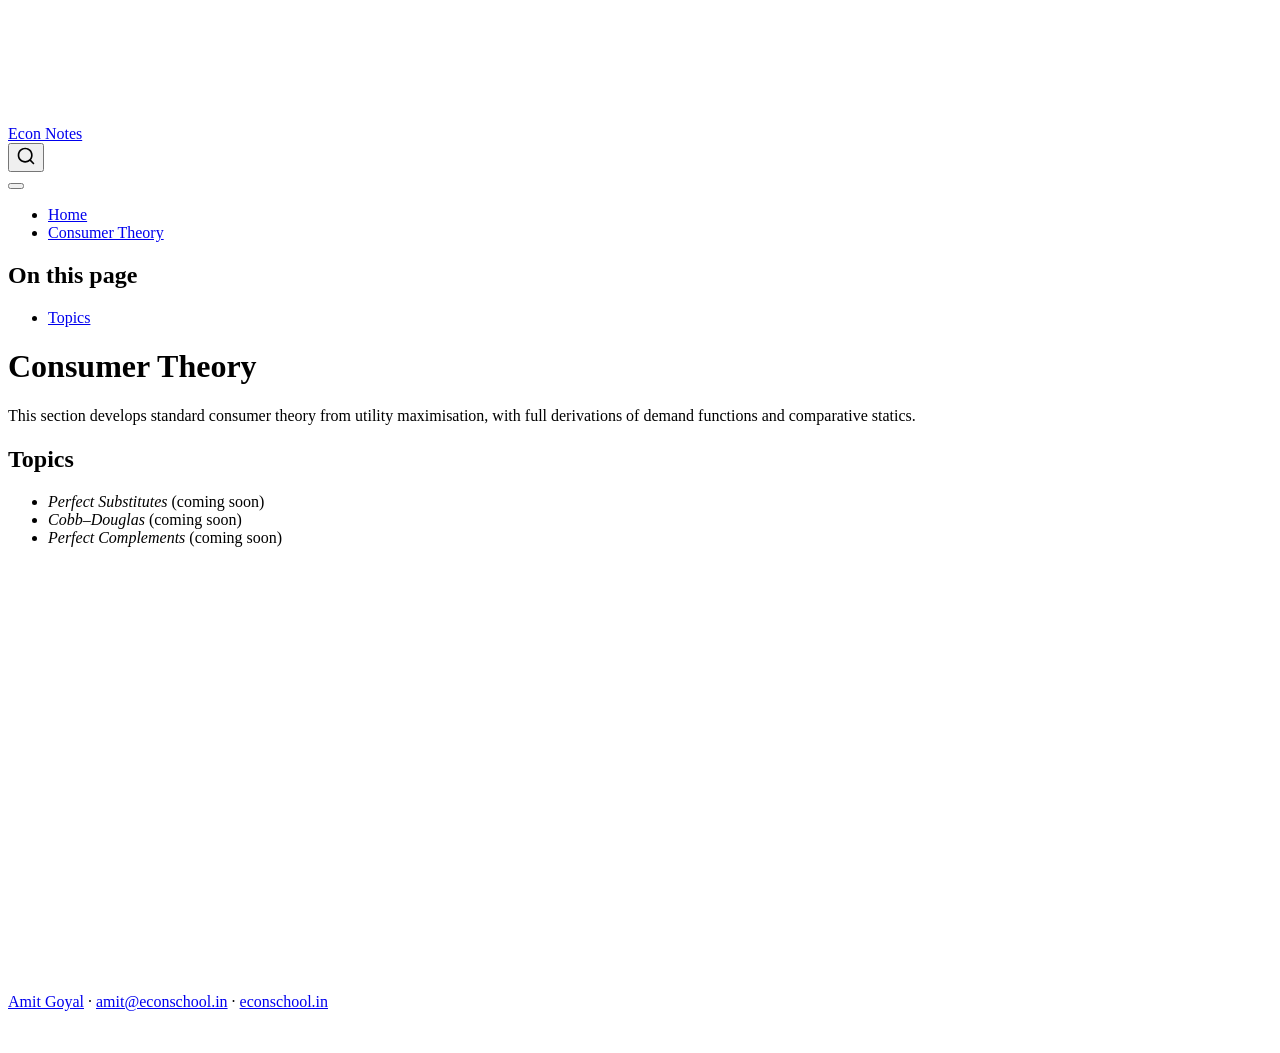
==== consumer-theory/index.html @ 5a7f018c "Built site for gh-pages" ====
<!DOCTYPE html>
<html xmlns="http://www.w3.org/1999/xhtml" lang="en" xml:lang="en"><head>

<meta charset="utf-8">
<meta name="generator" content="quarto-1.9.37">

<meta name="viewport" content="width=device-width, initial-scale=1.0, user-scalable=yes">


<title>Consumer Theory – Econ Notes</title>
<style>
/* Default styles provided by pandoc.
** See https://pandoc.org/MANUAL.html#variables-for-html for config info.
*/
code{white-space: pre-wrap;}
span.smallcaps{font-variant: small-caps;}
div.columns{display: flex; gap: min(4vw, 1.5em);}
div.column{flex: auto; overflow-x: auto;}
div.hanging-indent{margin-left: 1.5em; text-indent: -1.5em;}
ul.task-list{list-style: none;}
ul.task-list li input[type="checkbox"] {
  width: 0.8em;
  margin: 0 0.8em 0.2em -1em; /* quarto-specific, see https://github.com/quarto-dev/quarto-cli/issues/4556 */ 
  vertical-align: middle;
}
</style>


<script src="../site_libs/quarto-nav/quarto-nav.js"></script>
<script src="../site_libs/quarto-nav/headroom.min.js"></script>
<script src="../site_libs/clipboard/clipboard.min.js"></script>
<script src="../site_libs/quarto-search/autocomplete.umd.js"></script>
<script src="../site_libs/quarto-search/fuse.min.js"></script>
<script src="../site_libs/quarto-search/quarto-search.js"></script>
<meta name="quarto:offset" content="../">
<script src="../site_libs/quarto-html/quarto.js" type="module"></script>
<script src="../site_libs/quarto-html/tabsets/tabsets.js" type="module"></script>
<script src="../site_libs/quarto-html/popper.min.js"></script>
<script src="../site_libs/quarto-html/tippy.umd.min.js"></script>
<script src="../site_libs/quarto-html/anchor.min.js"></script>
<link href="../site_libs/quarto-html/tippy.css" rel="stylesheet">
<link href="../site_libs/quarto-html/quarto-syntax-highlighting-7f8f88aac4f3542376d5c11b86a4c14d.css" rel="stylesheet" id="quarto-text-highlighting-styles">
<script src="../site_libs/bootstrap/bootstrap.min.js"></script>
<link href="../site_libs/bootstrap/bootstrap-icons.css" rel="stylesheet">
<link href="../site_libs/bootstrap/bootstrap-158031087360bce0ff56dc785ce39e06.min.css" rel="stylesheet" append-hash="true" id="quarto-bootstrap" data-mode="light">
<script id="quarto-search-options" type="application/json">{
  "location": "navbar",
  "copy-button": false,
  "collapse-after": 3,
  "panel-placement": "end",
  "type": "overlay",
  "limit": 50,
  "keyboard-shortcut": [
    "f",
    "/",
    "s"
  ],
  "show-item-context": false,
  "language": {
    "search-no-results-text": "No results",
    "search-matching-documents-text": "matching documents",
    "search-copy-link-title": "Copy link to search",
    "search-hide-matches-text": "Hide additional matches",
    "search-more-match-text": "more match in this document",
    "search-more-matches-text": "more matches in this document",
    "search-clear-button-title": "Clear",
    "search-text-placeholder": "",
    "search-detached-cancel-button-title": "Cancel",
    "search-submit-button-title": "Submit",
    "search-label": "Search"
  }
}</script>


<link rel="stylesheet" href="../styles.css">
</head>

<body class="nav-fixed quarto-light">

<div id="quarto-search-results"></div>
  <header id="quarto-header" class="headroom fixed-top">
    <nav class="navbar navbar-expand-lg " data-bs-theme="dark">
      <div class="navbar-container container-fluid">
      <div class="navbar-brand-container mx-auto">
    <a class="navbar-brand" href="../index.html">
    <span class="navbar-title">Econ Notes</span>
    </a>
  </div>
            <div id="quarto-search" class="" title="Search"></div>
          <button class="navbar-toggler" type="button" data-bs-toggle="collapse" data-bs-target="#navbarCollapse" aria-controls="navbarCollapse" role="menu" aria-expanded="false" aria-label="Toggle navigation" onclick="if (window.quartoToggleHeadroom) { window.quartoToggleHeadroom(); }">
  <span class="navbar-toggler-icon"></span>
</button>
          <div class="collapse navbar-collapse" id="navbarCollapse">
            <ul class="navbar-nav navbar-nav-scroll me-auto">
  <li class="nav-item">
    <a class="nav-link" href="../index.html"> 
<span class="menu-text">Home</span></a>
  </li>  
  <li class="nav-item">
    <a class="nav-link active" href="../consumer-theory/index.html" aria-current="page"> 
<span class="menu-text">Consumer Theory</span></a>
  </li>  
</ul>
          </div> <!-- /navcollapse -->
            <div class="quarto-navbar-tools">
</div>
      </div> <!-- /container-fluid -->
    </nav>
</header>
<!-- content -->
<div id="quarto-content" class="quarto-container page-columns page-rows-contents page-layout-article page-navbar">
<!-- sidebar -->
<!-- margin-sidebar -->
    <div id="quarto-margin-sidebar" class="sidebar margin-sidebar">
        <nav id="TOC" role="doc-toc" class="toc-active">
    <h2 id="toc-title">On this page</h2>
   
  <ul>
  <li><a href="#topics" id="toc-topics" class="nav-link active" data-scroll-target="#topics">Topics</a></li>
  </ul>
</nav>
    </div>
<!-- main -->
<main class="content" id="quarto-document-content">

<header id="title-block-header" class="quarto-title-block default">
<div class="quarto-title">
<h1 class="title">Consumer Theory</h1>
</div>



<div class="quarto-title-meta">

    
  
    
  </div>
  


</header>


<p>This section develops standard consumer theory from utility maximisation, with full derivations of demand functions and comparative statics.</p>
<section id="topics" class="level2">
<h2 class="anchored" data-anchor-id="topics">Topics</h2>
<ul>
<li><em>Perfect Substitutes</em> (coming soon)</li>
<li><em>Cobb–Douglas</em> (coming soon)</li>
<li><em>Perfect Complements</em> (coming soon)</li>
</ul>


</section>

</main> <!-- /main -->
<script id="quarto-html-after-body" type="application/javascript">
  window.document.addEventListener("DOMContentLoaded", function (event) {
    const icon = "";
    const anchorJS = new window.AnchorJS();
    anchorJS.options = {
      placement: 'right',
      icon: icon
    };
    anchorJS.add('.anchored');
    const isCodeAnnotation = (el) => {
      for (const clz of el.classList) {
        if (clz.startsWith('code-annotation-')) {                     
          return true;
        }
      }
      return false;
    }
    const onCopySuccess = function(e) {
      // button target
      const button = e.trigger;
      // don't keep focus
      button.blur();
      // flash "checked"
      button.classList.add('code-copy-button-checked');
      var currentTitle = button.getAttribute("title");
      button.setAttribute("title", "Copied!");
      let tooltip;
      if (window.bootstrap) {
        button.setAttribute("data-bs-toggle", "tooltip");
        button.setAttribute("data-bs-placement", "left");
        button.setAttribute("data-bs-title", "Copied!");
        tooltip = new bootstrap.Tooltip(button, 
          { trigger: "manual", 
            customClass: "code-copy-button-tooltip",
            offset: [0, -8]});
        tooltip.show();    
      }
      setTimeout(function() {
        if (tooltip) {
          tooltip.hide();
          button.removeAttribute("data-bs-title");
          button.removeAttribute("data-bs-toggle");
          button.removeAttribute("data-bs-placement");
        }
        button.setAttribute("title", currentTitle);
        button.classList.remove('code-copy-button-checked');
      }, 1000);
      // clear code selection
      e.clearSelection();
    }
    const getTextToCopy = function(trigger) {
      const outerScaffold = trigger.parentElement.cloneNode(true);
      const codeEl = outerScaffold.querySelector('code');
      for (const childEl of codeEl.children) {
        if (isCodeAnnotation(childEl)) {
          childEl.remove();
        }
      }
      return codeEl.innerText;
    }
    const clipboard = new window.ClipboardJS('.code-copy-button:not([data-in-quarto-modal])', {
      text: getTextToCopy
    });
    clipboard.on('success', onCopySuccess);
    if (window.document.getElementById('quarto-embedded-source-code-modal')) {
      const clipboardModal = new window.ClipboardJS('.code-copy-button[data-in-quarto-modal]', {
        text: getTextToCopy,
        container: window.document.getElementById('quarto-embedded-source-code-modal')
      });
      clipboardModal.on('success', onCopySuccess);
    }
      var localhostRegex = new RegExp(/^(?:http|https):\/\/localhost\:?[0-9]*\//);
      var mailtoRegex = new RegExp(/^mailto:/);
        var filterRegex = new RegExp('/' + window.location.host + '/');
      var isInternal = (href) => {
          return filterRegex.test(href) || localhostRegex.test(href) || mailtoRegex.test(href);
      }
      // Inspect non-navigation links and adorn them if external
     var links = window.document.querySelectorAll('a[href]:not(.nav-link):not(.navbar-brand):not(.toc-action):not(.sidebar-link):not(.sidebar-item-toggle):not(.pagination-link):not(.no-external):not([aria-hidden]):not(.dropdown-item):not(.quarto-navigation-tool):not(.about-link)');
      for (var i=0; i<links.length; i++) {
        const link = links[i];
        if (!isInternal(link.href)) {
          // undo the damage that might have been done by quarto-nav.js in the case of
          // links that we want to consider external
          if (link.dataset.originalHref !== undefined) {
            link.href = link.dataset.originalHref;
          }
        }
      }
    function tippyHover(el, contentFn, onTriggerFn, onUntriggerFn) {
      const config = {
        allowHTML: true,
        maxWidth: 500,
        delay: 100,
        arrow: false,
        appendTo: function(el) {
            return el.parentElement;
        },
        interactive: true,
        interactiveBorder: 10,
        theme: 'quarto',
        placement: 'bottom-start',
      };
      if (contentFn) {
        config.content = contentFn;
      }
      if (onTriggerFn) {
        config.onTrigger = onTriggerFn;
      }
      if (onUntriggerFn) {
        config.onUntrigger = onUntriggerFn;
      }
      window.tippy(el, config); 
    }
    const noterefs = window.document.querySelectorAll('a[role="doc-noteref"]');
    for (var i=0; i<noterefs.length; i++) {
      const ref = noterefs[i];
      tippyHover(ref, function() {
        // use id or data attribute instead here
        let href = ref.getAttribute('data-footnote-href') || ref.getAttribute('href');
        try { href = new URL(href).hash; } catch {}
        const id = href.replace(/^#\/?/, "");
        const note = window.document.getElementById(id);
        if (note) {
          return note.innerHTML;
        } else {
          return "";
        }
      });
    }
    const xrefs = window.document.querySelectorAll('a.quarto-xref');
    const processXRef = (id, note) => {
      // Strip column container classes
      const stripColumnClz = (el) => {
        el.classList.remove("page-full", "page-columns");
        if (el.children) {
          for (const child of el.children) {
            stripColumnClz(child);
          }
        }
      }
      stripColumnClz(note)
      if (id === null || id.startsWith('sec-')) {
        // Special case sections, only their first couple elements
        const container = document.createElement("div");
        if (note.children && note.children.length > 2) {
          container.appendChild(note.children[0].cloneNode(true));
          for (let i = 1; i < note.children.length; i++) {
            const child = note.children[i];
            if (child.tagName === "P" && child.innerText === "") {
              continue;
            } else {
              container.appendChild(child.cloneNode(true));
              break;
            }
          }
          if (window.Quarto?.typesetMath) {
            window.Quarto.typesetMath(container);
          }
          return container.innerHTML
        } else {
          if (window.Quarto?.typesetMath) {
            window.Quarto.typesetMath(note);
          }
          return note.innerHTML;
        }
      } else {
        // Remove any anchor links if they are present
        const anchorLink = note.querySelector('a.anchorjs-link');
        if (anchorLink) {
          anchorLink.remove();
        }
        if (window.Quarto?.typesetMath) {
          window.Quarto.typesetMath(note);
        }
        if (note.classList.contains("callout")) {
          return note.outerHTML;
        } else {
          return note.innerHTML;
        }
      }
    }
    for (var i=0; i<xrefs.length; i++) {
      const xref = xrefs[i];
      tippyHover(xref, undefined, function(instance) {
        instance.disable();
        let url = xref.getAttribute('href');
        let hash = undefined; 
        if (url.startsWith('#')) {
          hash = url;
        } else {
          try { hash = new URL(url).hash; } catch {}
        }
        if (hash) {
          const id = hash.replace(/^#\/?/, "");
          const note = window.document.getElementById(id);
          if (note !== null) {
            try {
              const html = processXRef(id, note.cloneNode(true));
              instance.setContent(html);
            } finally {
              instance.enable();
              instance.show();
            }
          } else {
            // See if we can fetch this
            fetch(url.split('#')[0])
            .then(res => res.text())
            .then(html => {
              const parser = new DOMParser();
              const htmlDoc = parser.parseFromString(html, "text/html");
              const note = htmlDoc.getElementById(id);
              if (note !== null) {
                const html = processXRef(id, note);
                instance.setContent(html);
              } 
            }).finally(() => {
              instance.enable();
              instance.show();
            });
          }
        } else {
          // See if we can fetch a full url (with no hash to target)
          // This is a special case and we should probably do some content thinning / targeting
          fetch(url)
          .then(res => res.text())
          .then(html => {
            const parser = new DOMParser();
            const htmlDoc = parser.parseFromString(html, "text/html");
            const note = htmlDoc.querySelector('main.content');
            if (note !== null) {
              // This should only happen for chapter cross references
              // (since there is no id in the URL)
              // remove the first header
              if (note.children.length > 0 && note.children[0].tagName === "HEADER") {
                note.children[0].remove();
              }
              const html = processXRef(null, note);
              instance.setContent(html);
            } 
          }).finally(() => {
            instance.enable();
            instance.show();
          });
        }
      }, function(instance) {
      });
    }
        let selectedAnnoteEl;
        const selectorForAnnotation = ( cell, annotation) => {
          let cellAttr = 'data-code-cell="' + cell + '"';
          let lineAttr = 'data-code-annotation="' +  annotation + '"';
          const selector = 'span[' + cellAttr + '][' + lineAttr + ']';
          return selector;
        }
        const selectCodeLines = (annoteEl) => {
          const doc = window.document;
          const targetCell = annoteEl.getAttribute("data-target-cell");
          const targetAnnotation = annoteEl.getAttribute("data-target-annotation");
          const annoteSpan = window.document.querySelector(selectorForAnnotation(targetCell, targetAnnotation));
          const lines = annoteSpan.getAttribute("data-code-lines").split(",");
          const lineIds = lines.map((line) => {
            return targetCell + "-" + line;
          })
          let top = null;
          let height = null;
          let parent = null;
          if (lineIds.length > 0) {
              //compute the position of the single el (top and bottom and make a div)
              const el = window.document.getElementById(lineIds[0]);
              top = el.offsetTop;
              height = el.offsetHeight;
              parent = el.parentElement.parentElement;
            if (lineIds.length > 1) {
              const lastEl = window.document.getElementById(lineIds[lineIds.length - 1]);
              const bottom = lastEl.offsetTop + lastEl.offsetHeight;
              height = bottom - top;
            }
            if (top !== null && height !== null && parent !== null) {
              // cook up a div (if necessary) and position it 
              let div = window.document.getElementById("code-annotation-line-highlight");
              if (div === null) {
                div = window.document.createElement("div");
                div.setAttribute("id", "code-annotation-line-highlight");
                div.style.position = 'absolute';
                parent.appendChild(div);
              }
              div.style.top = top - 2 + "px";
              div.style.height = height + 4 + "px";
              div.style.left = 0;
              let gutterDiv = window.document.getElementById("code-annotation-line-highlight-gutter");
              if (gutterDiv === null) {
                gutterDiv = window.document.createElement("div");
                gutterDiv.setAttribute("id", "code-annotation-line-highlight-gutter");
                gutterDiv.style.position = 'absolute';
                const codeCell = window.document.getElementById(targetCell);
                const gutter = codeCell.querySelector('.code-annotation-gutter');
                gutter.appendChild(gutterDiv);
              }
              gutterDiv.style.top = top - 2 + "px";
              gutterDiv.style.height = height + 4 + "px";
            }
            selectedAnnoteEl = annoteEl;
          }
        };
        const unselectCodeLines = () => {
          const elementsIds = ["code-annotation-line-highlight", "code-annotation-line-highlight-gutter"];
          elementsIds.forEach((elId) => {
            const div = window.document.getElementById(elId);
            if (div) {
              div.remove();
            }
          });
          selectedAnnoteEl = undefined;
        };
          // Handle positioning of the toggle
      window.addEventListener(
        "resize",
        throttle(() => {
          elRect = undefined;
          if (selectedAnnoteEl) {
            selectCodeLines(selectedAnnoteEl);
          }
        }, 10)
      );
      function throttle(fn, ms) {
      let throttle = false;
      let timer;
        return (...args) => {
          if(!throttle) { // first call gets through
              fn.apply(this, args);
              throttle = true;
          } else { // all the others get throttled
              if(timer) clearTimeout(timer); // cancel #2
              timer = setTimeout(() => {
                fn.apply(this, args);
                timer = throttle = false;
              }, ms);
          }
        };
      }
        // Attach click handler to the DT
        const annoteDls = window.document.querySelectorAll('dt[data-target-cell]');
        for (const annoteDlNode of annoteDls) {
          annoteDlNode.addEventListener('click', (event) => {
            const clickedEl = event.target;
            if (clickedEl !== selectedAnnoteEl) {
              unselectCodeLines();
              const activeEl = window.document.querySelector('dt[data-target-cell].code-annotation-active');
              if (activeEl) {
                activeEl.classList.remove('code-annotation-active');
              }
              selectCodeLines(clickedEl);
              clickedEl.classList.add('code-annotation-active');
            } else {
              // Unselect the line
              unselectCodeLines();
              clickedEl.classList.remove('code-annotation-active');
            }
          });
        }
    const findCites = (el) => {
      const parentEl = el.parentElement;
      if (parentEl) {
        const cites = parentEl.dataset.cites;
        if (cites) {
          return {
            el,
            cites: cites.split(' ')
          };
        } else {
          return findCites(el.parentElement)
        }
      } else {
        return undefined;
      }
    };
    var bibliorefs = window.document.querySelectorAll('a[role="doc-biblioref"]');
    for (var i=0; i<bibliorefs.length; i++) {
      const ref = bibliorefs[i];
      const citeInfo = findCites(ref);
      if (citeInfo) {
        tippyHover(citeInfo.el, function() {
          var popup = window.document.createElement('div');
          citeInfo.cites.forEach(function(cite) {
            var citeDiv = window.document.createElement('div');
            citeDiv.classList.add('hanging-indent');
            citeDiv.classList.add('csl-entry');
            var biblioDiv = window.document.getElementById('ref-' + cite);
            if (biblioDiv) {
              citeDiv.innerHTML = biblioDiv.innerHTML;
            }
            popup.appendChild(citeDiv);
          });
          return popup.innerHTML;
        });
      }
    }
  });
  </script>
</div> <!-- /content -->
<footer class="footer">
  <div class="nav-footer">
    <div class="nav-footer-left">
      &nbsp;
    </div>   
    <div class="nav-footer-center">
<p><a href="https://econschool.in">Amit Goyal</a> · <a href="mailto:amit@econschool.in" class="email">amit@econschool.in</a> · <a href="https://econschool.in">econschool.in</a></p>
</div>
    <div class="nav-footer-right">
      &nbsp;
    </div>
  </div>
</footer>




</body></html>
---- site_libs/quarto-html/tippy.css ----
.tippy-box[data-animation=fade][data-state=hidden]{opacity:0}[data-tippy-root]{max-width:calc(100vw - 10px)}.tippy-box{position:relative;background-color:#333;color:#fff;border-radius:4px;font-size:14px;line-height:1.4;white-space:normal;outline:0;transition-property:transform,visibility,opacity}.tippy-box[data-placement^=top]>.tippy-arrow{bottom:0}.tippy-box[data-placement^=top]>.tippy-arrow:before{bottom:-7px;left:0;border-width:8px 8px 0;border-top-color:initial;transform-origin:center top}.tippy-box[data-placement^=bottom]>.tippy-arrow{top:0}.tippy-box[data-placement^=bottom]>.tippy-arrow:before{top:-7px;left:0;border-width:0 8px 8px;border-bottom-color:initial;transform-origin:center bottom}.tippy-box[data-placement^=left]>.tippy-arrow{right:0}.tippy-box[data-placement^=left]>.tippy-arrow:before{border-width:8px 0 8px 8px;border-left-color:initial;right:-7px;transform-origin:center left}.tippy-box[data-placement^=right]>.tippy-arrow{left:0}.tippy-box[data-placement^=right]>.tippy-arrow:before{left:-7px;border-width:8px 8px 8px 0;border-right-color:initial;transform-origin:center right}.tippy-box[data-inertia][data-state=visible]{transition-timing-function:cubic-bezier(.54,1.5,.38,1.11)}.tippy-arrow{width:16px;height:16px;color:#333}.tippy-arrow:before{content:"";position:absolute;border-color:transparent;border-style:solid}.tippy-content{position:relative;padding:5px 9px;z-index:1}
---- site_libs/quarto-html/quarto-syntax-highlighting-7f8f88aac4f3542376d5c11b86a4c14d.css ----
/* quarto syntax highlight colors */
:root {
  --quarto-hl-ot-color: #003B4F;
  --quarto-hl-at-color: #657422;
  --quarto-hl-ss-color: #20794D;
  --quarto-hl-an-color: #5E5E5E;
  --quarto-hl-fu-color: #4758AB;
  --quarto-hl-st-color: #20794D;
  --quarto-hl-cf-color: #003B4F;
  --quarto-hl-op-color: #5E5E5E;
  --quarto-hl-er-color: #AD0000;
  --quarto-hl-bn-color: #AD0000;
  --quarto-hl-al-color: #AD0000;
  --quarto-hl-va-color: #111111;
  --quarto-hl-bu-color: inherit;
  --quarto-hl-ex-color: inherit;
  --quarto-hl-pp-color: #AD0000;
  --quarto-hl-in-color: #5E5E5E;
  --quarto-hl-vs-color: #20794D;
  --quarto-hl-wa-color: #5E5E5E;
  --quarto-hl-do-color: #5E5E5E;
  --quarto-hl-im-color: #00769E;
  --quarto-hl-ch-color: #20794D;
  --quarto-hl-dt-color: #AD0000;
  --quarto-hl-fl-color: #AD0000;
  --quarto-hl-co-color: #5E5E5E;
  --quarto-hl-cv-color: #5E5E5E;
  --quarto-hl-cn-color: #8f5902;
  --quarto-hl-sc-color: #5E5E5E;
  --quarto-hl-dv-color: #AD0000;
  --quarto-hl-kw-color: #003B4F;
}

/* other quarto variables */
:root {
  --quarto-font-monospace: SFMono-Regular, Menlo, Monaco, Consolas, "Liberation Mono", "Courier New", monospace;
}

/* syntax highlight based on Pandoc's rules */
pre > code.sourceCode > span {
  color: #003B4F;
}

code.sourceCode > span {
  color: #003B4F;
}

div.sourceCode,
div.sourceCode pre.sourceCode {
  color: #003B4F;
}

/* Normal */
code span {
  color: #003B4F;
}

/* Alert */
code span.al {
  color: #AD0000;
  font-style: inherit;
}

/* Annotation */
code span.an {
  color: #5E5E5E;
  font-style: inherit;
}

/* Attribute */
code span.at {
  color: #657422;
  font-style: inherit;
}

/* BaseN */
code span.bn {
  color: #AD0000;
  font-style: inherit;
}

/* BuiltIn */
code span.bu {
  font-style: inherit;
}

/* ControlFlow */
code span.cf {
  color: #003B4F;
  font-weight: bold;
  font-style: inherit;
}

/* Char */
code span.ch {
  color: #20794D;
  font-style: inherit;
}

/* Constant */
code span.cn {
  color: #8f5902;
  font-style: inherit;
}

/* Comment */
code span.co {
  color: #5E5E5E;
  font-style: inherit;
}

/* CommentVar */
code span.cv {
  color: #5E5E5E;
  font-style: italic;
}

/* Documentation */
code span.do {
  color: #5E5E5E;
  font-style: italic;
}

/* DataType */
code span.dt {
  color: #AD0000;
  font-style: inherit;
}

/* DecVal */
code span.dv {
  color: #AD0000;
  font-style: inherit;
}

/* Error */
code span.er {
  color: #AD0000;
  font-style: inherit;
}

/* Extension */
code span.ex {
  font-style: inherit;
}

/* Float */
code span.fl {
  color: #AD0000;
  font-style: inherit;
}

/* Function */
code span.fu {
  color: #4758AB;
  font-style: inherit;
}

/* Import */
code span.im {
  color: #00769E;
  font-style: inherit;
}

/* Information */
code span.in {
  color: #5E5E5E;
  font-style: inherit;
}

/* Keyword */
code span.kw {
  color: #003B4F;
  font-weight: bold;
  font-style: inherit;
}

/* Operator */
code span.op {
  color: #5E5E5E;
  font-style: inherit;
}

/* Other */
code span.ot {
  color: #003B4F;
  font-style: inherit;
}

/* Preprocessor */
code span.pp {
  color: #AD0000;
  font-style: inherit;
}

/* SpecialChar */
code span.sc {
  color: #5E5E5E;
  font-style: inherit;
}

/* SpecialString */
code span.ss {
  color: #20794D;
  font-style: inherit;
}

/* String */
code span.st {
  color: #20794D;
  font-style: inherit;
}

/* Variable */
code span.va {
  color: #111111;
  font-style: inherit;
}

/* VerbatimString */
code span.vs {
  color: #20794D;
  font-style: inherit;
}

/* Warning */
code span.wa {
  color: #5E5E5E;
  font-style: italic;
}

.prevent-inlining {
  content: "</";
}

/*# sourceMappingURL=789ad8cd35626ba772517505b42a116e.css.map */
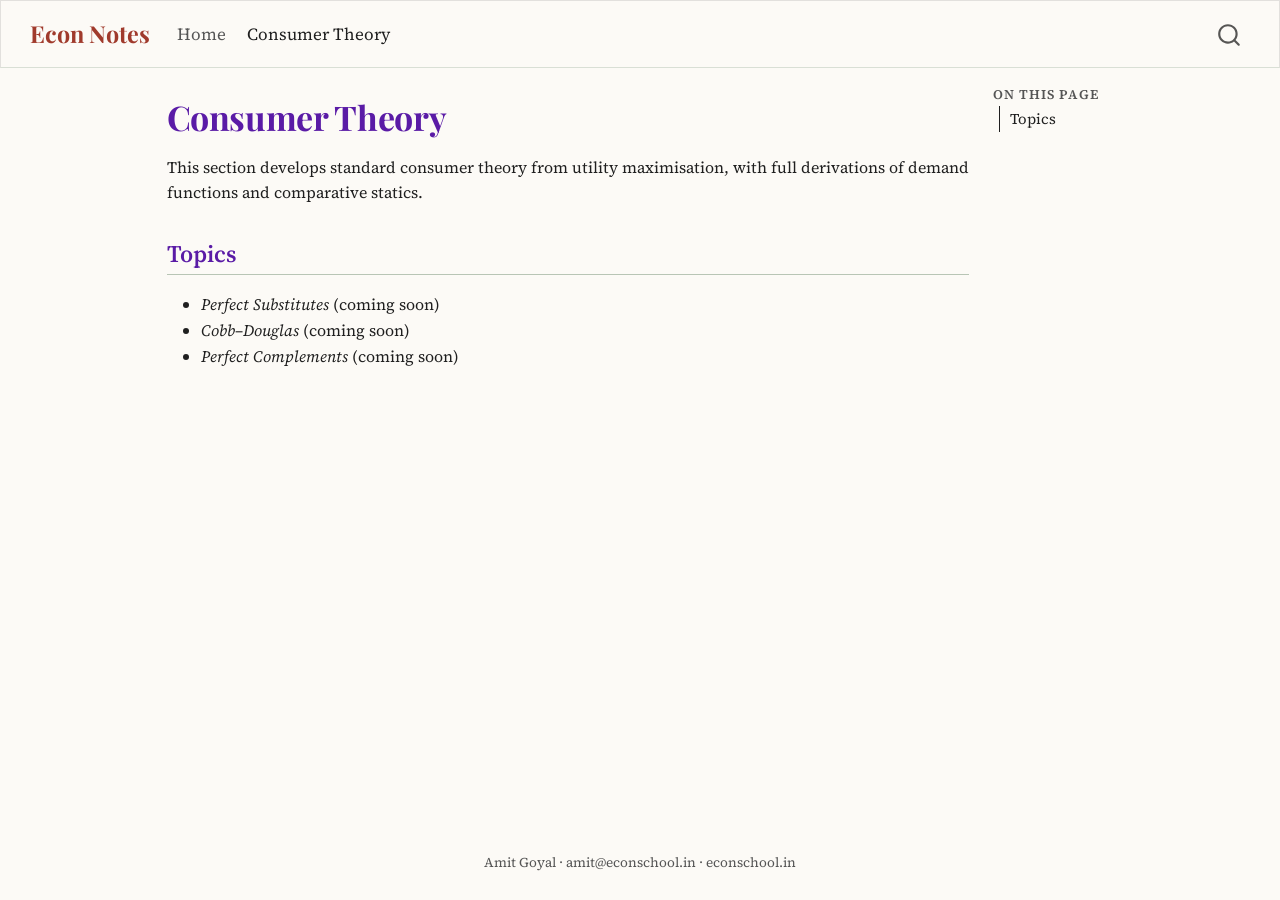
==== commit 337d3f5a: "Built site for gh-pages" ====
--- a/consumer-theory/index.html
+++ b/consumer-theory/index.html
@@ -42,7 +42,7 @@
 <link href="../site_libs/quarto-html/quarto-syntax-highlighting-7f8f88aac4f3542376d5c11b86a4c14d.css" rel="stylesheet" id="quarto-text-highlighting-styles">
 <script src="../site_libs/bootstrap/bootstrap.min.js"></script>
 <link href="../site_libs/bootstrap/bootstrap-icons.css" rel="stylesheet">
-<link href="../site_libs/bootstrap/bootstrap-158031087360bce0ff56dc785ce39e06.min.css" rel="stylesheet" append-hash="true" id="quarto-bootstrap" data-mode="light">
+<link href="../site_libs/bootstrap/bootstrap-644edf66fb51301e821e522aa0bec14b.min.css" rel="stylesheet" append-hash="true" id="quarto-bootstrap" data-mode="light">
 <script id="quarto-search-options" type="application/json">{
   "location": "navbar",
   "copy-button": false,
@@ -70,6 +70,9 @@
     "search-label": "Search"
   }
 }</script>
+<link rel="preconnect" href="https://fonts.googleapis.com">
+<link rel="preconnect" href="https://fonts.gstatic.com" crossorigin="">
+<link href="https://fonts.googleapis.com/css2?family=Playfair+Display:wght@400;700&amp;family=Source+Serif+4:wght@400;600&amp;family=JetBrains+Mono:wght@400&amp;display=swap" rel="stylesheet">
 
 
 <link rel="stylesheet" href="../styles.css">
@@ -228,7 +231,7 @@
     }
       var localhostRegex = new RegExp(/^(?:http|https):\/\/localhost\:?[0-9]*\//);
       var mailtoRegex = new RegExp(/^mailto:/);
-        var filterRegex = new RegExp('/' + window.location.host + '/');
+        var filterRegex = new RegExp("https:\/\/amitkumargoyal\.github\.io\/econ-notes\/");
       var isInternal = (href) => {
           return filterRegex.test(href) || localhostRegex.test(href) || mailtoRegex.test(href);
       }
--- a/styles.css
+++ b/styles.css
@@ -0,0 +1,131 @@
+/* Econschool brand — restrained layer */
+
+/* Body — slightly larger than browser default but not inflated */
+body {
+  font-size: 16px;
+  line-height: 1.6;
+}
+
+/* H1 only gets the display face. H2+ stay in the body face, just in violet. */
+h1, h1.title {
+  font-family: "Playfair Display", Georgia, serif;
+  font-weight: 700;
+  font-size: 2rem;
+  letter-spacing: -0.01em;
+  margin-bottom: 1rem;
+}
+
+h2 {
+  font-family: "Source Serif 4", Georgia, serif;
+  font-weight: 600;
+  font-size: 1.4rem;
+  margin-top: 2rem;
+  padding-bottom: 0.35rem;
+  border-bottom: 1px solid #B8C5B5;
+}
+
+h3 {
+  font-family: "Source Serif 4", Georgia, serif;
+  font-weight: 600;
+  font-size: 1.15rem;
+  margin-top: 1.6rem;
+}
+
+h4, h5, h6 {
+  font-family: "Source Serif 4", Georgia, serif;
+  font-weight: 600;
+  font-size: 1rem;
+  margin-top: 1.4rem;
+}
+
+/* Body links — ink at rest, terracotta on hover. Stops the busy underline storm. */
+.content a:not(.nav-link):not(.navbar-brand) {
+  color: #1F1F1F;
+  border-bottom: 1px solid rgba(160, 58, 44, 0.4);
+  text-decoration: none;
+  transition: color 0.15s, border-color 0.15s;
+}
+
+.content a:not(.nav-link):not(.navbar-brand):hover {
+  color: #A03A2C;
+  border-bottom-color: #A03A2C;
+}
+
+/* Math — keep MathJax at slightly above body for legibility */
+.MathJax {
+  font-size: 1.05em !important;
+}
+
+/* Code — readable mono, mild background */
+pre, code {
+  font-family: "JetBrains Mono", Consolas, "Courier New", monospace;
+  font-size: 0.9em;
+}
+
+/* Navbar — minimal */
+.navbar {
+  border-bottom: 1px solid rgba(184, 197, 181, 0.5);
+}
+
+.navbar-brand {
+  font-family: "Playfair Display", Georgia, serif;
+  font-weight: 700;
+  color: #A03A2C !important;
+}
+
+.navbar-brand:hover {
+  color: #5A1BA6 !important;
+}
+
+.navbar .nav-link {
+  font-family: "Source Serif 4", Georgia, serif;
+  font-size: 1rem;
+  color: #555555;
+}
+
+.navbar .nav-link:hover {
+  color: #A03A2C;
+}
+
+/* TOC sidebar — quiet, secondary */
+#TOC > h2,
+.toc-title,
+nav[role="doc-toc"] > h2 {
+  font-family: "Source Serif 4", Georgia, serif !important;
+  font-weight: 600 !important;
+  font-size: 0.78rem !important;
+  text-transform: uppercase !important;
+  letter-spacing: 0.08em !important;
+  color: #555555 !important;
+  border-bottom: none !important;
+  padding-bottom: 0 !important;
+}
+
+.sidebar nav a,
+#TOC a {
+  color: #555555;
+  border-bottom: none;
+}
+
+.sidebar nav a:hover,
+.sidebar nav a.active,
+#TOC a:hover,
+#TOC a.active {
+  color: #A03A2C;
+  border-bottom: none;
+}
+
+/* Page footer */
+.page-footer {
+  border-top: 1px solid #B8C5B5;
+  padding-top: 1rem;
+  font-size: 0.88rem;
+  color: #555555;
+}
+
+/* Horizontal rules in body content — sage, with space */
+hr {
+  border: 0;
+  border-top: 1px solid #B8C5B5;
+  margin: 2rem 0;
+}
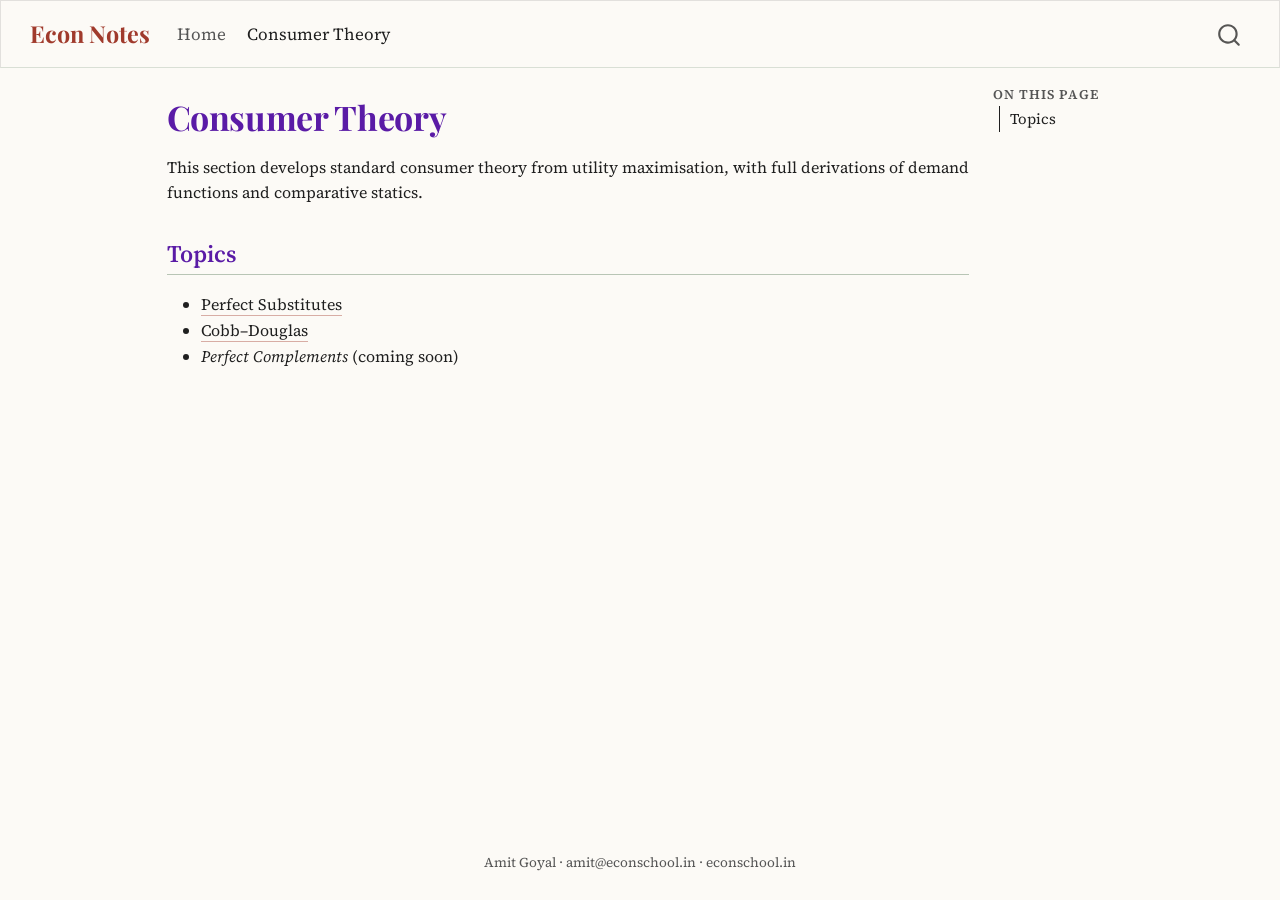
==== commit 1e7a08c7: "Built site for gh-pages" ====
--- a/consumer-theory/index.html
+++ b/consumer-theory/index.html
@@ -149,8 +149,8 @@
 <section id="topics" class="level2">
 <h2 class="anchored" data-anchor-id="topics">Topics</h2>
 <ul>
-<li><em>Perfect Substitutes</em> (coming soon)</li>
-<li><em>Cobb–Douglas</em> (coming soon)</li>
+<li><a href="../consumer-theory/perfect-substitutes.html">Perfect Substitutes</a></li>
+<li><a href="../consumer-theory/cobb-douglas.html">Cobb–Douglas</a></li>
 <li><em>Perfect Complements</em> (coming soon)</li>
 </ul>
 
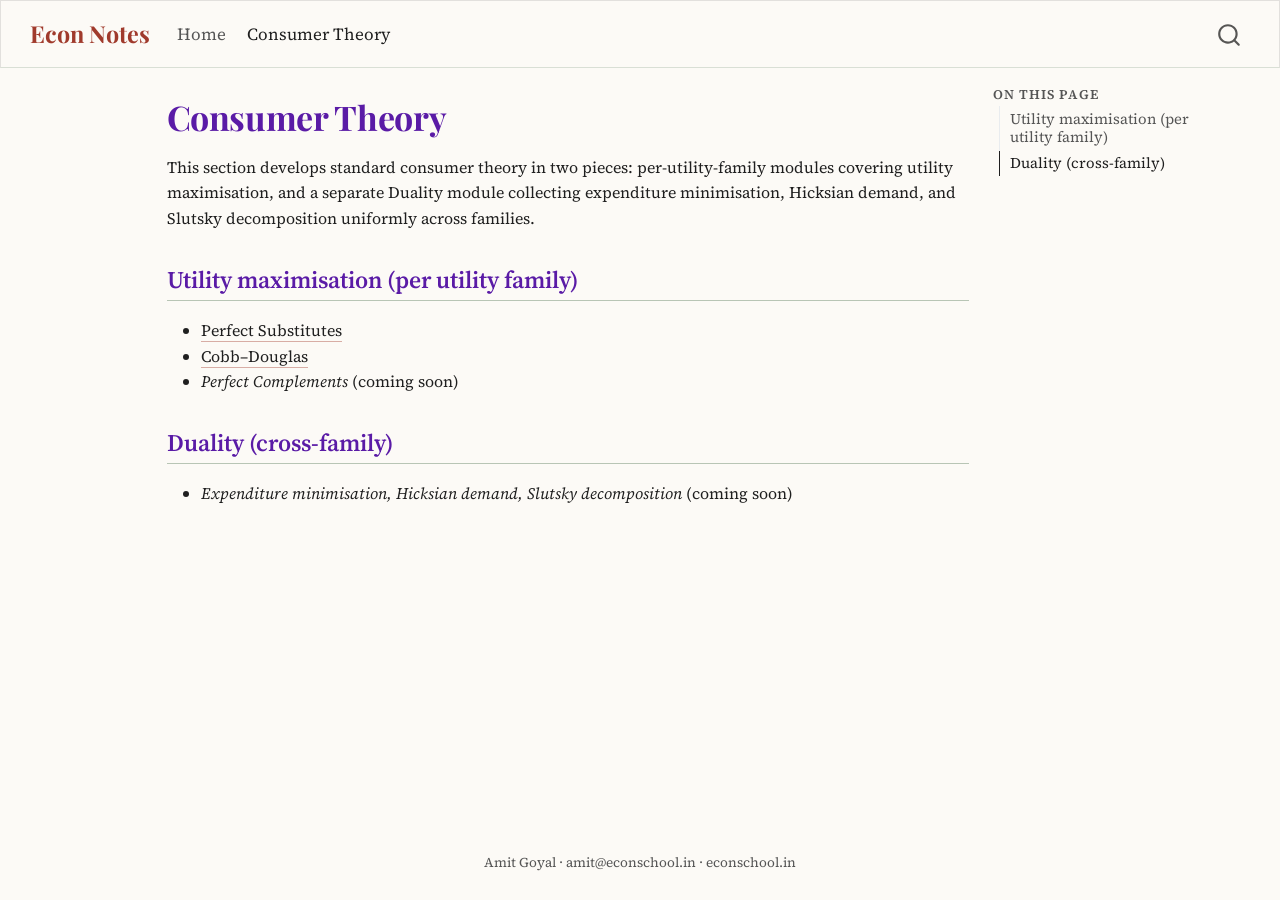
==== commit 85265ea1: "Built site for gh-pages" ====
--- a/consumer-theory/index.html
+++ b/consumer-theory/index.html
@@ -119,7 +119,8 @@
     <h2 id="toc-title">On this page</h2>
    
   <ul>
-  <li><a href="#topics" id="toc-topics" class="nav-link active" data-scroll-target="#topics">Topics</a></li>
+  <li><a href="#utility-maximisation-per-utility-family" id="toc-utility-maximisation-per-utility-family" class="nav-link active" data-scroll-target="#utility-maximisation-per-utility-family">Utility maximisation (per utility family)</a></li>
+  <li><a href="#duality-cross-family" id="toc-duality-cross-family" class="nav-link" data-scroll-target="#duality-cross-family">Duality (cross-family)</a></li>
   </ul>
 </nav>
     </div>
@@ -145,13 +146,19 @@
 </header>
 
 
-<p>This section develops standard consumer theory from utility maximisation, with full derivations of demand functions and comparative statics.</p>
-<section id="topics" class="level2">
-<h2 class="anchored" data-anchor-id="topics">Topics</h2>
+<p>This section develops standard consumer theory in two pieces: per-utility-family modules covering utility maximisation, and a separate Duality module collecting expenditure minimisation, Hicksian demand, and Slutsky decomposition uniformly across families.</p>
+<section id="utility-maximisation-per-utility-family" class="level2">
+<h2 class="anchored" data-anchor-id="utility-maximisation-per-utility-family">Utility maximisation (per utility family)</h2>
 <ul>
 <li><a href="../consumer-theory/perfect-substitutes.html">Perfect Substitutes</a></li>
 <li><a href="../consumer-theory/cobb-douglas.html">Cobb–Douglas</a></li>
 <li><em>Perfect Complements</em> (coming soon)</li>
+</ul>
+</section>
+<section id="duality-cross-family" class="level2">
+<h2 class="anchored" data-anchor-id="duality-cross-family">Duality (cross-family)</h2>
+<ul>
+<li><em>Expenditure minimisation, Hicksian demand, Slutsky decomposition</em> (coming soon)</li>
 </ul>
 
 
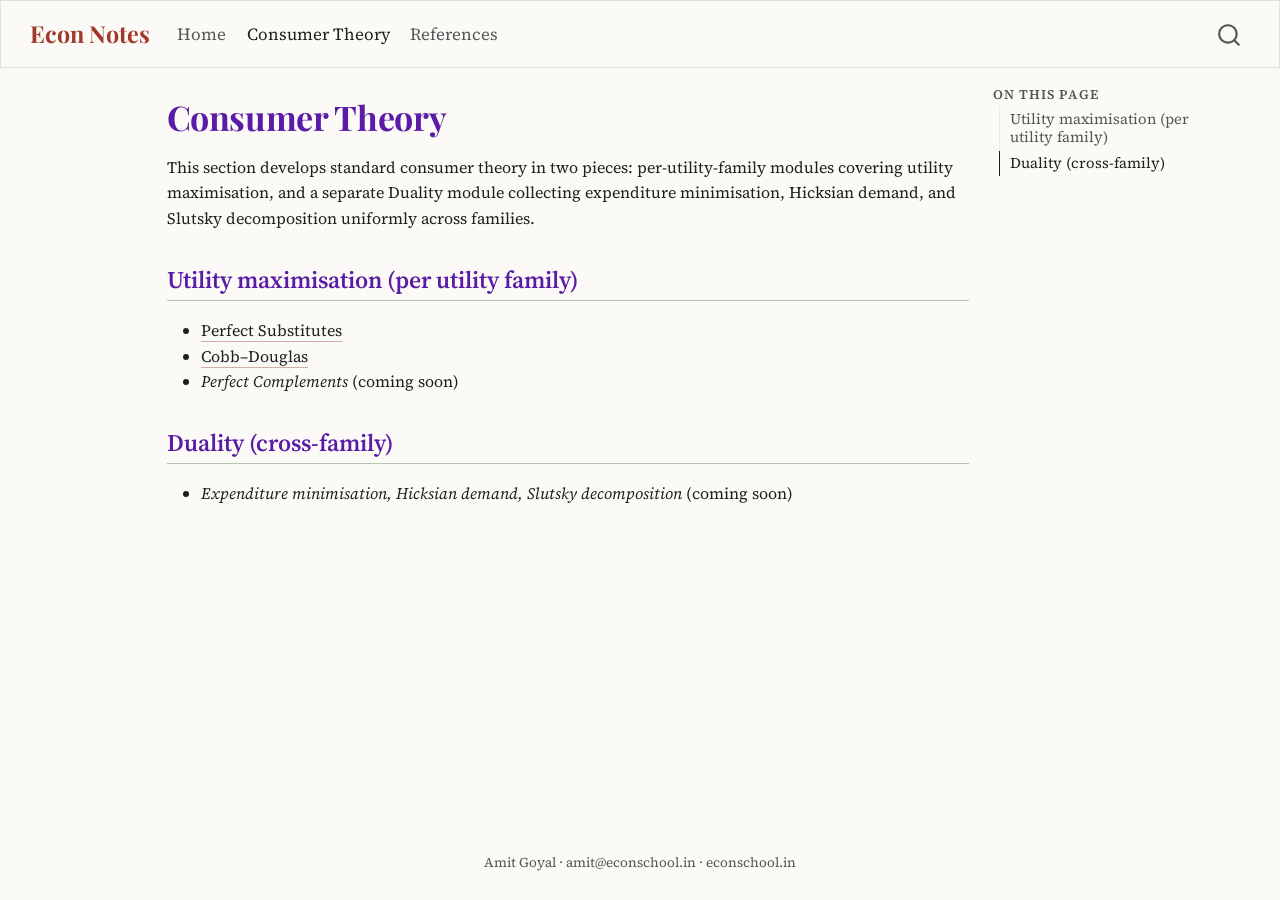
==== commit 59d5ce9e: "Built site for gh-pages" ====
--- a/consumer-theory/index.html
+++ b/consumer-theory/index.html
@@ -103,6 +103,10 @@
     <a class="nav-link active" href="../consumer-theory/index.html" aria-current="page"> 
 <span class="menu-text">Consumer Theory</span></a>
   </li>  
+  <li class="nav-item">
+    <a class="nav-link" href="../references.html"> 
+<span class="menu-text">References</span></a>
+  </li>  
 </ul>
           </div> <!-- /navcollapse -->
             <div class="quarto-navbar-tools">
